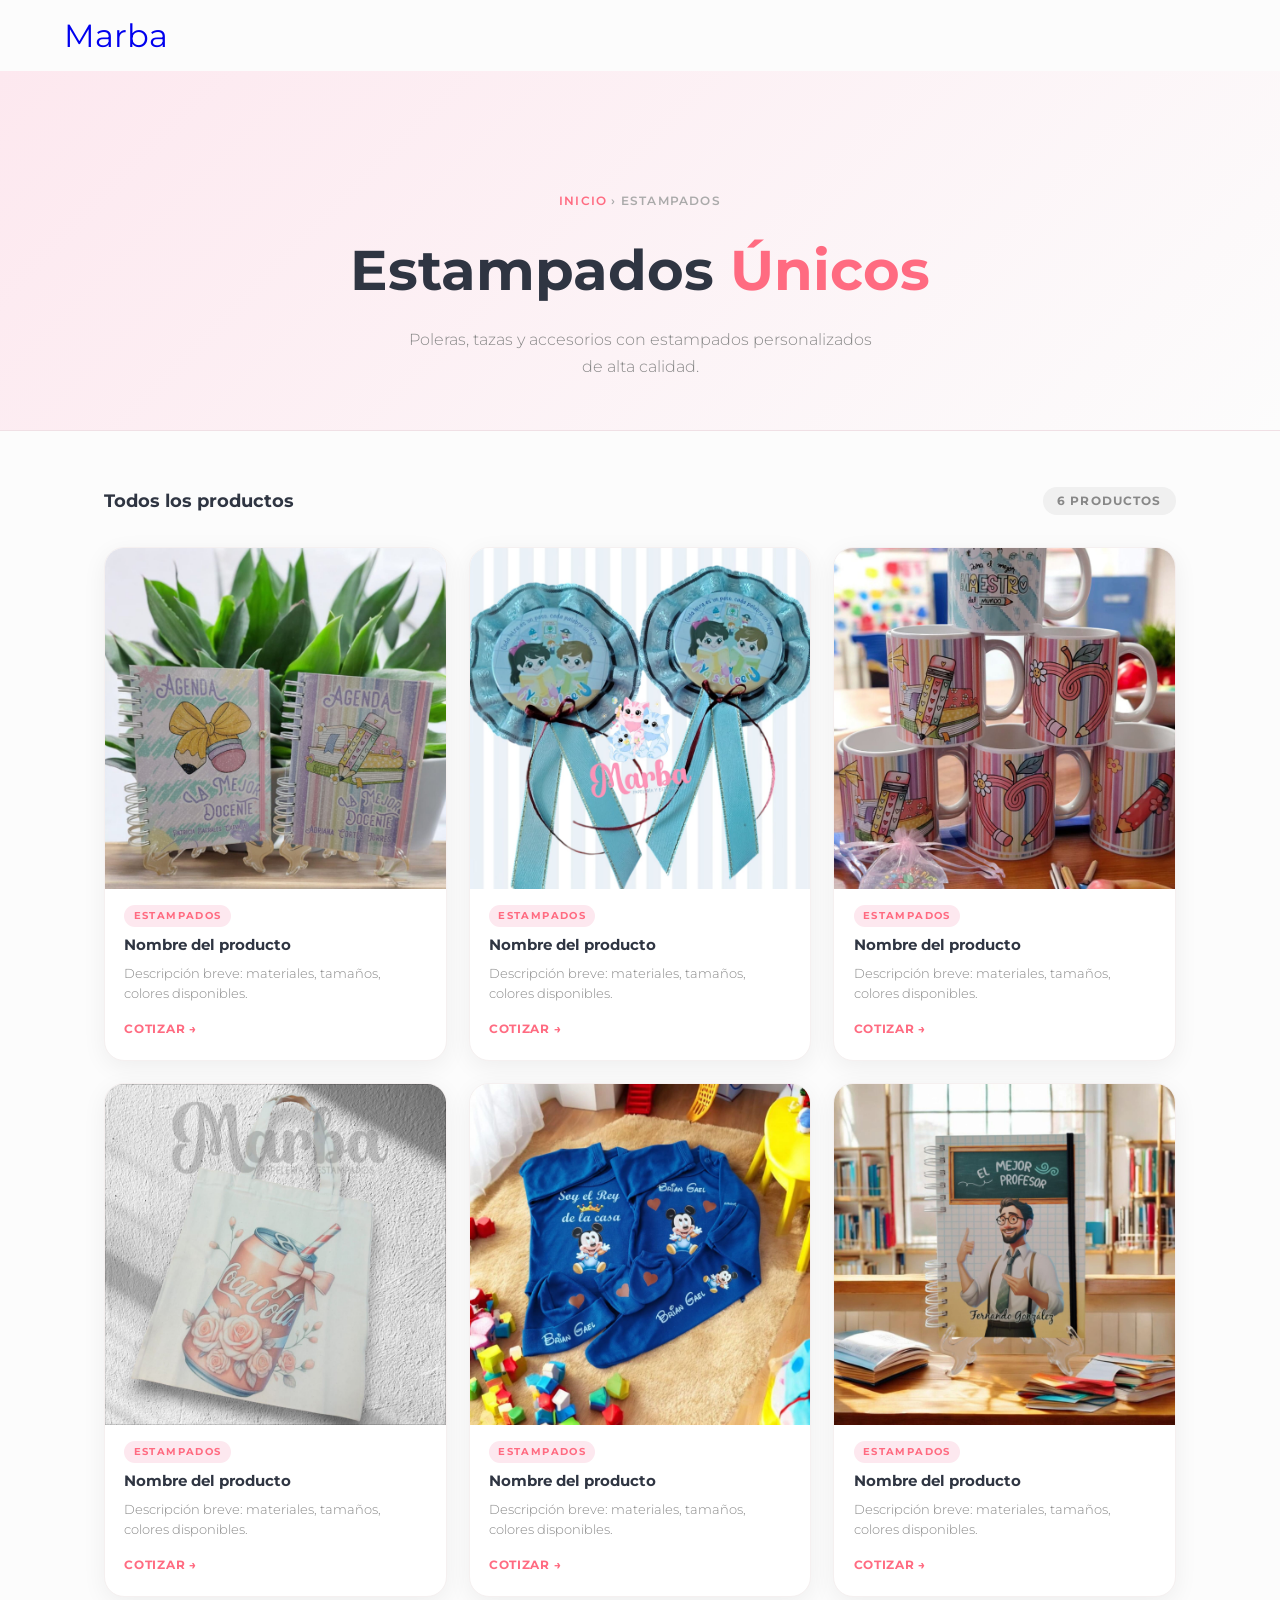
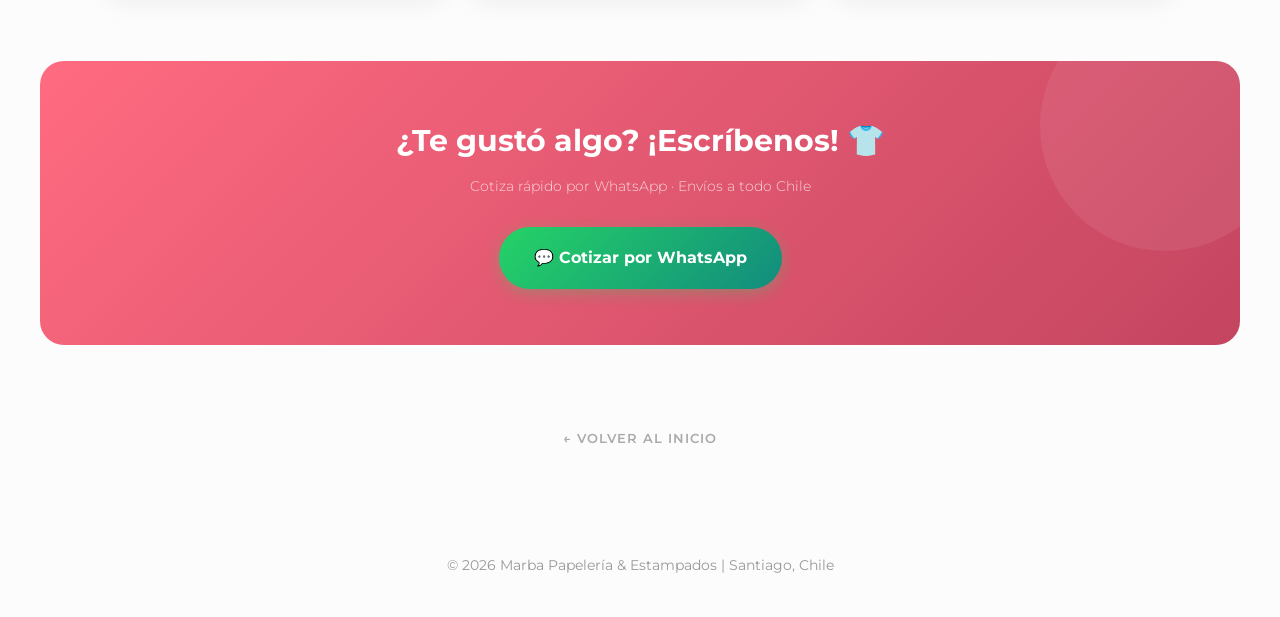
==== estampados.html @ b29b9cc0 "Paginas internas con galeria de fotos" ====
<!DOCTYPE html>
<html lang="es">
<head>
    <link rel="icon" type="image/png" href="favicon.png">
    <meta charset="UTF-8">
    <meta name="viewport" content="width=device-width, initial-scale=1.0">
    <title>Estampados | Marba</title>
    <link href="https://fonts.googleapis.com/css2?family=Montserrat:wght@300;400;500;600;700&family=Pacifico&display=swap" rel="stylesheet">
    <link rel="stylesheet" href="style.css">
    <style>
        /* ── Estilos extra solo para las páginas internas ── */

        .page-header {
            background: linear-gradient(135deg, #FDE8EF 0%, #fcfcfc 100%);
            padding: 120px 5% 50px;
            text-align: center;
            border-bottom: 1px solid #f0e0e5;
        }

        .page-header .breadcrumb {
            font-size: 0.75rem;
            font-weight: 600;
            letter-spacing: 0.1em;
            text-transform: uppercase;
            color: #aaa;
            margin-bottom: 1rem;
        }

        .page-header .breadcrumb a {
            color: #ff6b81;
            text-decoration: none;
        }

        .page-header h1 {
            font-size: clamp(2rem, 5vw, 3.5rem);
            font-weight: 700;
            color: #2f3542;
            margin-bottom: 0.6rem;
        }

        .page-header h1 span { color: #ff6b81; }

        .page-header p {
            font-size: 1rem;
            color: #888;
            font-weight: 300;
            max-width: 480px;
            margin: 0 auto;
            line-height: 1.7;
        }

        /* ── Galería ── */
        .galeria-wrap {
            max-width: 1200px;
            margin: 0 auto;
            padding: 3.5rem 5% 2rem;
        }

        .galeria-top {
            display: flex;
            align-items: center;
            justify-content: space-between;
            margin-bottom: 2rem;
            flex-wrap: wrap;
            gap: 0.8rem;
        }

        .galeria-top h2 {
            font-size: 1.1rem;
            font-weight: 700;
            color: #2f3542;
        }

        .galeria-badge {
            font-size: 0.72rem;
            font-weight: 700;
            letter-spacing: 0.1em;
            text-transform: uppercase;
            color: #888;
            background: #f0f0f0;
            padding: 0.3rem 0.9rem;
            border-radius: 50px;
        }

        /* Grid de fotos: 3 col desktop, 2 tablet, 1 móvil */
        .galeria-grid {
            display: grid;
            grid-template-columns: repeat(3, 1fr);
            gap: 22px;
        }

        .foto-card {
            background: #fff;
            border-radius: 20px;
            overflow: hidden;
            box-shadow: 0 6px 24px rgba(0,0,0,0.06);
            border: 1.5px solid #f5f0f0;
            transition: transform 0.3s ease, box-shadow 0.3s ease, border-color 0.3s ease;
            display: flex;
            flex-direction: column;
        }

        .foto-card:hover {
            transform: translateY(-8px);
            box-shadow: 0 16px 40px rgba(255,107,129,0.15);
            border-color: #f8a5c2;
        }

        .foto-card-img {
            width: 100%;
            aspect-ratio: 1 / 1;
            overflow: hidden;
            background: #fef5f7;
        }

        .foto-card-img img {
            width: 100%;
            height: 100%;
            object-fit: cover;
            display: block;
            transition: transform 0.5s ease;
        }

        .foto-card:hover .foto-card-img img {
            transform: scale(1.07);
        }

        .foto-card-body {
            padding: 1rem 1.2rem 1.4rem;
            display: flex;
            flex-direction: column;
            gap: 0.35rem;
            flex: 1;
        }

        .foto-card-tag {
            font-size: 0.6rem;
            font-weight: 700;
            letter-spacing: 0.14em;
            text-transform: uppercase;
            color: #ff6b81;
            background: #FDE8EF;
            padding: 0.22rem 0.6rem;
            border-radius: 50px;
            width: fit-content;
        }

        .foto-card-nombre {
            font-size: 0.95rem;
            font-weight: 700;
            color: #2f3542;
        }

        .foto-card-desc {
            font-size: 0.82rem;
            color: #888;
            font-weight: 300;
            line-height: 1.55;
            flex: 1;
        }

        .foto-card-btn {
            display: inline-flex;
            align-items: center;
            gap: 0.4rem;
            font-size: 0.75rem;
            font-weight: 700;
            letter-spacing: 0.06em;
            text-transform: uppercase;
            color: #ff6b81;
            text-decoration: none;
            margin-top: 0.6rem;
            transition: gap 0.2s;
        }

        .foto-card:hover .foto-card-btn { gap: 0.7rem; }

        /* ── Banner CTA ── */
        .cta-banner {
            background: linear-gradient(135deg, #ff6b81 0%, #c44560 100%);
            border-radius: 24px;
            padding: 3.5rem 3rem;
            text-align: center;
            margin: 2rem 5% 4rem;
            max-width: 1200px;
            margin-left: auto;
            margin-right: auto;
            position: relative;
            overflow: hidden;
        }

        .cta-banner::before {
            content: '';
            position: absolute;
            top: -60px; right: -50px;
            width: 250px; height: 250px;
            border-radius: 50%;
            background: rgba(255,255,255,0.07);
        }

        .cta-banner h2 {
            font-size: clamp(1.3rem, 2.5vw, 1.9rem);
            font-weight: 700;
            color: white;
            margin-bottom: 0.6rem;
            position: relative; z-index: 1;
        }

        .cta-banner p {
            font-size: 0.9rem;
            color: rgba(255,255,255,0.75);
            font-weight: 300;
            margin-bottom: 1.8rem;
            position: relative; z-index: 1;
        }

        .cta-banner .btn-cta {
            position: relative; z-index: 1;
        }

        /* ── Volver ── */
        .volver-wrap {
            text-align: center;
            padding: 1rem 5% 4rem;
        }

        .btn-volver {
            display: inline-flex;
            align-items: center;
            gap: 0.5rem;
            font-size: 0.8rem;
            font-weight: 600;
            letter-spacing: 0.08em;
            text-transform: uppercase;
            color: #aaa;
            text-decoration: none;
            transition: color 0.2s;
        }

        .btn-volver:hover { color: #ff6b81; }

        @media (max-width: 900px) {
            .galeria-grid { grid-template-columns: repeat(2, 1fr); }
        }

        @media (max-width: 520px) {
            .galeria-grid { grid-template-columns: 1fr; }
            .cta-banner { padding: 2.5rem 1.5rem; margin: 1.5rem; }
        }
    </style>
</head>
<body>

    <nav>
        <a href="index.html" class="logo" style="text-decoration:none;">Marba</a>
    </nav>

    <!-- ENCABEZADO -->
    <div class="page-header">
        <div class="breadcrumb"><a href="index.html">Inicio</a> › Estampados</div>
        <h1>Estampados <span>Únicos</span></h1>
        <p>Poleras, tazas y accesorios con estampados personalizados de alta calidad.</p>
    </div>

    <!-- GALERÍA -->
    <div class="galeria-wrap">
        <div class="galeria-top">
            <h2>Todos los productos</h2>
            <!-- ✏️ Cambia el número según cuántas fotos tengas -->
            <span class="galeria-badge">6 productos</span>
        </div>

        <!--
        ═══════════════════════════════════════════
        💡 CÓMO AGREGAR MÁS FOTOS:
           Copia un bloque .foto-card completo
           y pégalo aquí dentro del .galeria-grid.
           Cambia:  src="nombre-foto.jpg"
                    el nombre y la descripción
        ═══════════════════════════════════════════
        -->
        <div class="galeria-grid">

            <div class="foto-card">
                <div class="foto-card-img">
                    <img src="tu-foto-1.jpg" alt="Producto Marba">
                </div>
                <div class="foto-card-body">
                    <span class="foto-card-tag">Estampados</span>
                    <p class="foto-card-nombre">Nombre del producto</p>
                    <p class="foto-card-desc">Descripción breve: materiales, tamaños, colores disponibles.</p>
                    <a href="https://wa.me/56946208955" class="foto-card-btn" target="_blank">Cotizar →</a>
                </div>
            </div>

            <div class="foto-card">
                <div class="foto-card-img">
                    <img src="tu-foto-2.jpg" alt="Producto Marba">
                </div>
                <div class="foto-card-body">
                    <span class="foto-card-tag">Estampados</span>
                    <p class="foto-card-nombre">Nombre del producto</p>
                    <p class="foto-card-desc">Descripción breve: materiales, tamaños, colores disponibles.</p>
                    <a href="https://wa.me/56946208955" class="foto-card-btn" target="_blank">Cotizar →</a>
                </div>
            </div>

            <div class="foto-card">
                <div class="foto-card-img">
                    <img src="tu-foto-3.jpg" alt="Producto Marba">
                </div>
                <div class="foto-card-body">
                    <span class="foto-card-tag">Estampados</span>
                    <p class="foto-card-nombre">Nombre del producto</p>
                    <p class="foto-card-desc">Descripción breve: materiales, tamaños, colores disponibles.</p>
                    <a href="https://wa.me/56946208955" class="foto-card-btn" target="_blank">Cotizar →</a>
                </div>
            </div>

            <div class="foto-card">
                <div class="foto-card-img">
                    <img src="tu-foto-4.jpg" alt="Producto Marba">
                </div>
                <div class="foto-card-body">
                    <span class="foto-card-tag">Estampados</span>
                    <p class="foto-card-nombre">Nombre del producto</p>
                    <p class="foto-card-desc">Descripción breve: materiales, tamaños, colores disponibles.</p>
                    <a href="https://wa.me/56946208955" class="foto-card-btn" target="_blank">Cotizar →</a>
                </div>
            </div>

            <div class="foto-card">
                <div class="foto-card-img">
                    <img src="tu-foto-5.jpg" alt="Producto Marba">
                </div>
                <div class="foto-card-body">
                    <span class="foto-card-tag">Estampados</span>
                    <p class="foto-card-nombre">Nombre del producto</p>
                    <p class="foto-card-desc">Descripción breve: materiales, tamaños, colores disponibles.</p>
                    <a href="https://wa.me/56946208955" class="foto-card-btn" target="_blank">Cotizar →</a>
                </div>
            </div>

            <div class="foto-card">
                <div class="foto-card-img">
                    <img src="tu-foto-6.jpg" alt="Producto Marba">
                </div>
                <div class="foto-card-body">
                    <span class="foto-card-tag">Estampados</span>
                    <p class="foto-card-nombre">Nombre del producto</p>
                    <p class="foto-card-desc">Descripción breve: materiales, tamaños, colores disponibles.</p>
                    <a href="https://wa.me/56946208955" class="foto-card-btn" target="_blank">Cotizar →</a>
                </div>
            </div>

            <!-- ➕ AGREGA MÁS PRODUCTOS AQUÍ -->

        </div>
    </div>

    <!-- BANNER CTA -->
    <div class="cta-banner">
        <h2>¿Te gustó algo? ¡Escríbenos! 👕</h2>
        <p>Cotiza rápido por WhatsApp · Envíos a todo Chile</p>
        <a href="https://wa.me/56946208955" class="btn-cta" target="_blank">💬 Cotizar por WhatsApp</a>
    </div>

    <div class="volver-wrap">
        <a href="index.html" class="btn-volver">← Volver al inicio</a>
    </div>

    <footer>
        <p>&copy; 2026 Marba Papelería &amp; Estampados | Santiago, Chile</p>
    </footer>

</body>
</html>
---- style.css ----
/* Variables de color de marca Marba */
:root {
    --primario: #ff6b81;
    --secundario: #f8a5c2;
    --oscuro: #2f3542;
    --blanco: #ffffff;
    --fondo: #fcfcfc;
    --whatsapp: #25d366;
}

/* Reset de estilos base */
* { 
    margin: 0; 
    padding: 0; 
    box-sizing: border-box; 
}

html { 
    scroll-behavior: smooth; 
}

body {
    font-family: 'Montserrat', sans-serif;
    color: var(--oscuro);
    background-color: var(--fondo);
    line-height: 1.6;
}

/* Navegación */
/* Ajuste general del nav */
nav {
    padding: 10px 5%; /* Reducimos el grosor de la barra blanca */
}

.logo {
    font-size: 2rem; /* Un poco más pequeño para dejar aire */
}

/* Sección Hero (Cabecera) */
.hero {
    background-image: url('hero-marba.jpg'); /* Asegúrate que la extensión sea .jpg */
    background-size: cover;
    background-position: center;
    background-attachment: fixed; /* Efecto Parallax */
    min-height: 80vh; 
    display: flex;
    align-items: center;
    color: white;
}

.hero-flex {
    display: flex;
    justify-content: space-between;
    align-items: center;
    width: 100%;
}

.hero-text-block {
    flex: 0 0 45%;
    text-align: left;
    background-color: rgba(0, 0, 0, 0.6); /* Fondo oscuro para leer mejor */
    padding: 40px;
    border-radius: 20px;
    backdrop-filter: blur(5px); /* Efecto desenfoque */
}

.hero-text-block h1 {
    font-size: 3.5rem;
    margin-bottom: 15px;
    line-height: 1.2;
    text-shadow: 2px 2px 10px rgba(0,0,0,0.3);
}

.hero-text-block p {
    font-size: 1.3rem;
    margin-bottom: 25px;
    color: #e0e0e0;
}

.hero-image-spacer {
    flex: 0 0 50%;
}

/* Botón de WhatsApp Pro */
.btn-cta {
    display: inline-block;
    background: linear-gradient(135deg, var(--whatsapp) 0%, #128c7e 100%);
    color: white;
    padding: 18px 35px;
    border-radius: 50px;
    text-decoration: none;
    font-weight: bold;
    transition: 0.3s;
    box-shadow: 0 4px 15px rgba(37, 211, 102, 0.3);
}

.btn-cta:hover { 
    transform: scale(1.05); 
    box-shadow: 0 6px 20px rgba(37, 211, 102, 0.4);
}

/* Grid de Servicios (Página Principal) */
.container { 
    max-width: 1100px; 
    margin: 60px auto; 
    padding: 0 20px; 
}

.section-title { 
    text-align: center; 
    margin-bottom: 50px; 
    font-size: 2.2rem; 
}

.grid-productos {
    display: grid;
    grid-template-columns: repeat(auto-fit, minmax(300px, 1fr));
    gap: 30px;
}

.card-link { 
    text-decoration: none; 
    color: inherit; 
}

.card {
    background: var(--blanco);
    padding: 40px;
    border-radius: 20px;
    text-align: center;
    box-shadow: 0 10px 30px rgba(0,0,0,0.05);
    transition: 0.3s;
    border: 1px solid #f0f0f0;
}

.card:hover { 
    transform: translateY(-10px); 
    border-color: var(--primario); 
}

/* Estilo para las fotos circulares en los servicios */
.card-img-container {
    width: 150px;
    height: 150px;
    margin: 0 auto 20px;
    border-radius: 50%;
    overflow: hidden;
    border: 4px solid var(--secundario);
    box-shadow: 0 5px 15px rgba(0,0,0,0.1);
}

.card-img-container img {
    width: 100%;
    height: 100%;
    object-fit: cover;
}

/* Galerías Internas (Papelería, Estampados, Regalos) */
.galeria-real {
    display: grid;
    grid-template-columns: repeat(auto-fit, minmax(280px, 1fr));
    gap: 25px;
    margin: 30px auto;
    max-width: 1000px;
}

.foto-item {
    background: var(--blanco);
    padding: 10px;
    border-radius: 15px;
    box-shadow: 0 4px 10px rgba(0,0,0,0.05);
    text-align: center;
}

.foto-item img {
    width: 100%;
    height: 250px; /* Tamaño controlado para que no sea invasivo */
    object-fit: cover;
    border-radius: 10px;
}

/* Secciones Sociales y Footer */
.social-section { 
    background-color: var(--secundario); 
    padding: 80px 20px; 
    text-align: center; 
    color: white; 
    margin-top: 60px; 
}

.insta-link { 
    color: white; 
    font-weight: bold; 
    font-size: 1.5rem; 
    text-decoration: none; 
    display: block; 
    margin-top: 15px; 
}

footer { 
    padding: 40px; 
    text-align: center; 
    font-size: 0.9rem; 
    color: #999; 
}

/* Animaciones de Entrada */
@keyframes aparecerSuave {
    from {
        opacity: 0;
        transform: translateY(30px);
    }
    to {
        opacity: 1;
        transform: translateY(0);
    }
}

.hero-content, .card, .section-title, .foto-item {
    animation: aparecerSuave 0.8s ease-out forwards;
}

.card:nth-child(1) { animation-delay: 0.2s; }
.card:nth-child(2) { animation-delay: 0.4s; }
.card:nth-child(3) { animation-delay: 0.6s; }

/* Responsive para Celulares */
@media (max-width: 768px) {
    .hero {
        min-height: 60vh; /* Bajamos un poco la altura en el celu */
        padding: 40px 10px; /* Menos espacio interno */
    }

    .hero-flex {
        flex-direction: column; /* Apilamos los elementos */
    }

    .hero-text-block {
        flex: 0 0 100%;
        text-align: center;
        padding: 20px; /* Reducimos el padding para que no tape tanto */
        margin: 0 10px;
        border-radius: 15px;
    }

    .hero-text-block h1 { 
        font-size: 1.8rem; /* Título más pequeño para que no se corte */
        line-height: 1.1; 
    }

    .hero-text-block p { 
        font-size: 1rem; /* Párrafo más legible en pantallas chicas */
        margin-bottom: 15px;
    }

    .btn-cta {
        padding: 12px 25px; /* Botón un poco más compacto */
        font-size: 0.9rem;
    }

    .hero-image-spacer { 
        display: none; 
    }
}

/* Nueva sección de contacto */
.contacto-section {
    background-color: var(--secundario); /* El rosado de Marba */
    padding: 80px 20px;
    text-align: center;
    color: white;
}

.contacto-grid {
    display: grid;
    grid-template-columns: repeat(auto-fit, minmax(250px, 1fr));
    gap: 40px;
    margin-top: 20px;
}

.contacto-item {
    transition: transform 0.3s ease;
}

.contacto-item:hover {
    transform: translateY(-5px);
}

.contacto-icon {
    font-size: 2.5rem;
    display: block;
    margin-bottom: 10px;
}

.contacto-item h3 {
    font-size: 1.5rem;
    margin-bottom: 10px;
}

.contacto-link {
    color: white;
    text-decoration: none;
    font-weight: 500;
    font-size: 1.1rem;
    opacity: 0.9;
    transition: opacity 0.3s;
}

.contacto-link:hover {
    opacity: 1;
    text-decoration: underline;
}
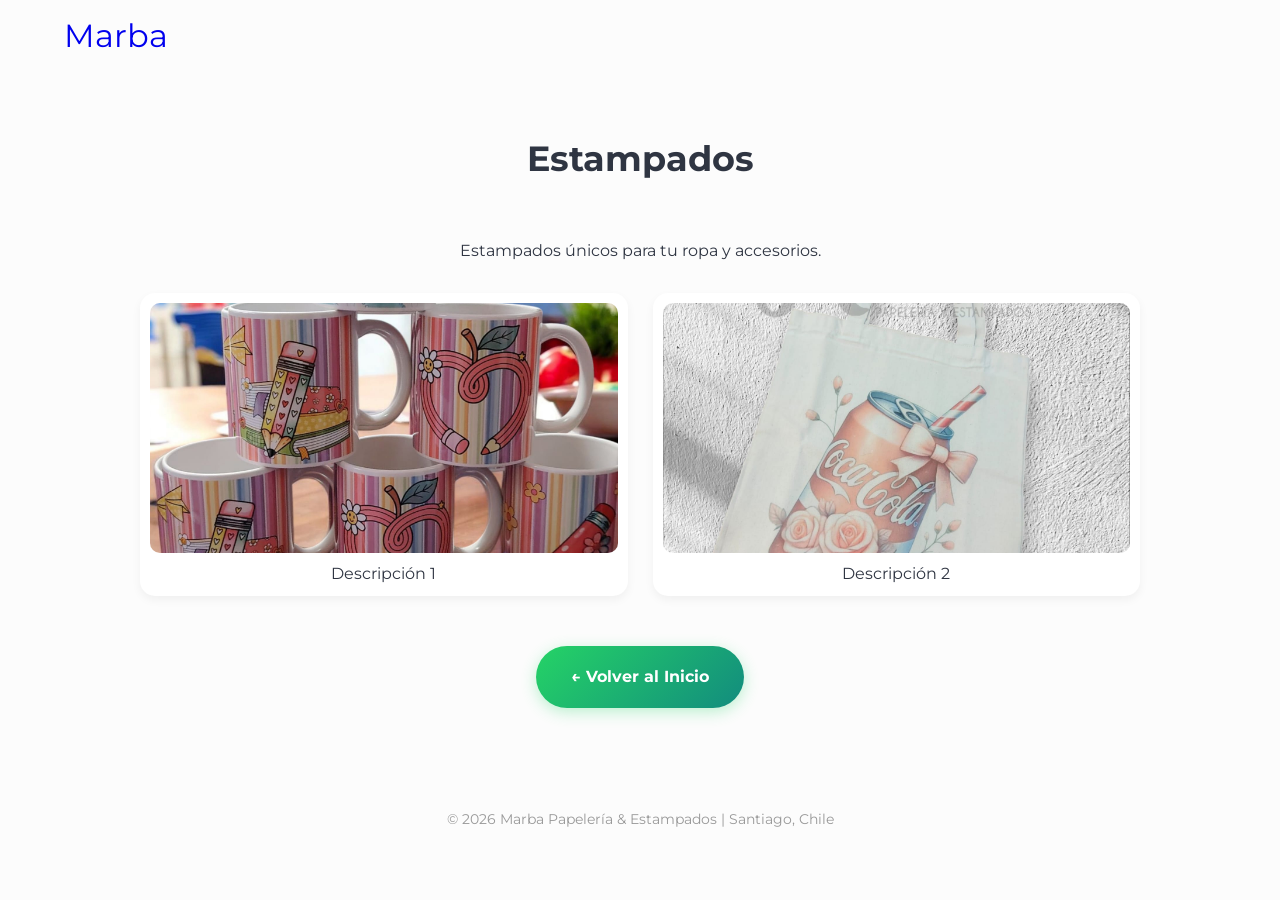
==== commit 30aa0eb8: "Como estaba antes" ====
--- a/estampados.html
+++ b/estampados.html
@@ -4,374 +4,37 @@
     <link rel="icon" type="image/png" href="favicon.png">
     <meta charset="UTF-8">
     <meta name="viewport" content="width=device-width, initial-scale=1.0">
-    <title>Estampados | Marba</title>
-    <link href="https://fonts.googleapis.com/css2?family=Montserrat:wght@300;400;500;600;700&family=Pacifico&display=swap" rel="stylesheet">
+    <title>Sección | Marba</title>
+    <link href="https://fonts.googleapis.com/css2?family=Montserrat:wght@400;700&family=Pacifico&display=swap" rel="stylesheet">
     <link rel="stylesheet" href="style.css">
-    <style>
-        /* ── Estilos extra solo para las páginas internas ── */
-
-        .page-header {
-            background: linear-gradient(135deg, #FDE8EF 0%, #fcfcfc 100%);
-            padding: 120px 5% 50px;
-            text-align: center;
-            border-bottom: 1px solid #f0e0e5;
-        }
-
-        .page-header .breadcrumb {
-            font-size: 0.75rem;
-            font-weight: 600;
-            letter-spacing: 0.1em;
-            text-transform: uppercase;
-            color: #aaa;
-            margin-bottom: 1rem;
-        }
-
-        .page-header .breadcrumb a {
-            color: #ff6b81;
-            text-decoration: none;
-        }
-
-        .page-header h1 {
-            font-size: clamp(2rem, 5vw, 3.5rem);
-            font-weight: 700;
-            color: #2f3542;
-            margin-bottom: 0.6rem;
-        }
-
-        .page-header h1 span { color: #ff6b81; }
-
-        .page-header p {
-            font-size: 1rem;
-            color: #888;
-            font-weight: 300;
-            max-width: 480px;
-            margin: 0 auto;
-            line-height: 1.7;
-        }
-
-        /* ── Galería ── */
-        .galeria-wrap {
-            max-width: 1200px;
-            margin: 0 auto;
-            padding: 3.5rem 5% 2rem;
-        }
-
-        .galeria-top {
-            display: flex;
-            align-items: center;
-            justify-content: space-between;
-            margin-bottom: 2rem;
-            flex-wrap: wrap;
-            gap: 0.8rem;
-        }
-
-        .galeria-top h2 {
-            font-size: 1.1rem;
-            font-weight: 700;
-            color: #2f3542;
-        }
-
-        .galeria-badge {
-            font-size: 0.72rem;
-            font-weight: 700;
-            letter-spacing: 0.1em;
-            text-transform: uppercase;
-            color: #888;
-            background: #f0f0f0;
-            padding: 0.3rem 0.9rem;
-            border-radius: 50px;
-        }
-
-        /* Grid de fotos: 3 col desktop, 2 tablet, 1 móvil */
-        .galeria-grid {
-            display: grid;
-            grid-template-columns: repeat(3, 1fr);
-            gap: 22px;
-        }
-
-        .foto-card {
-            background: #fff;
-            border-radius: 20px;
-            overflow: hidden;
-            box-shadow: 0 6px 24px rgba(0,0,0,0.06);
-            border: 1.5px solid #f5f0f0;
-            transition: transform 0.3s ease, box-shadow 0.3s ease, border-color 0.3s ease;
-            display: flex;
-            flex-direction: column;
-        }
-
-        .foto-card:hover {
-            transform: translateY(-8px);
-            box-shadow: 0 16px 40px rgba(255,107,129,0.15);
-            border-color: #f8a5c2;
-        }
-
-        .foto-card-img {
-            width: 100%;
-            aspect-ratio: 1 / 1;
-            overflow: hidden;
-            background: #fef5f7;
-        }
-
-        .foto-card-img img {
-            width: 100%;
-            height: 100%;
-            object-fit: cover;
-            display: block;
-            transition: transform 0.5s ease;
-        }
-
-        .foto-card:hover .foto-card-img img {
-            transform: scale(1.07);
-        }
-
-        .foto-card-body {
-            padding: 1rem 1.2rem 1.4rem;
-            display: flex;
-            flex-direction: column;
-            gap: 0.35rem;
-            flex: 1;
-        }
-
-        .foto-card-tag {
-            font-size: 0.6rem;
-            font-weight: 700;
-            letter-spacing: 0.14em;
-            text-transform: uppercase;
-            color: #ff6b81;
-            background: #FDE8EF;
-            padding: 0.22rem 0.6rem;
-            border-radius: 50px;
-            width: fit-content;
-        }
-
-        .foto-card-nombre {
-            font-size: 0.95rem;
-            font-weight: 700;
-            color: #2f3542;
-        }
-
-        .foto-card-desc {
-            font-size: 0.82rem;
-            color: #888;
-            font-weight: 300;
-            line-height: 1.55;
-            flex: 1;
-        }
-
-        .foto-card-btn {
-            display: inline-flex;
-            align-items: center;
-            gap: 0.4rem;
-            font-size: 0.75rem;
-            font-weight: 700;
-            letter-spacing: 0.06em;
-            text-transform: uppercase;
-            color: #ff6b81;
-            text-decoration: none;
-            margin-top: 0.6rem;
-            transition: gap 0.2s;
-        }
-
-        .foto-card:hover .foto-card-btn { gap: 0.7rem; }
-
-        /* ── Banner CTA ── */
-        .cta-banner {
-            background: linear-gradient(135deg, #ff6b81 0%, #c44560 100%);
-            border-radius: 24px;
-            padding: 3.5rem 3rem;
-            text-align: center;
-            margin: 2rem 5% 4rem;
-            max-width: 1200px;
-            margin-left: auto;
-            margin-right: auto;
-            position: relative;
-            overflow: hidden;
-        }
-
-        .cta-banner::before {
-            content: '';
-            position: absolute;
-            top: -60px; right: -50px;
-            width: 250px; height: 250px;
-            border-radius: 50%;
-            background: rgba(255,255,255,0.07);
-        }
-
-        .cta-banner h2 {
-            font-size: clamp(1.3rem, 2.5vw, 1.9rem);
-            font-weight: 700;
-            color: white;
-            margin-bottom: 0.6rem;
-            position: relative; z-index: 1;
-        }
-
-        .cta-banner p {
-            font-size: 0.9rem;
-            color: rgba(255,255,255,0.75);
-            font-weight: 300;
-            margin-bottom: 1.8rem;
-            position: relative; z-index: 1;
-        }
-
-        .cta-banner .btn-cta {
-            position: relative; z-index: 1;
-        }
-
-        /* ── Volver ── */
-        .volver-wrap {
-            text-align: center;
-            padding: 1rem 5% 4rem;
-        }
-
-        .btn-volver {
-            display: inline-flex;
-            align-items: center;
-            gap: 0.5rem;
-            font-size: 0.8rem;
-            font-weight: 600;
-            letter-spacing: 0.08em;
-            text-transform: uppercase;
-            color: #aaa;
-            text-decoration: none;
-            transition: color 0.2s;
-        }
-
-        .btn-volver:hover { color: #ff6b81; }
-
-        @media (max-width: 900px) {
-            .galeria-grid { grid-template-columns: repeat(2, 1fr); }
-        }
-
-        @media (max-width: 520px) {
-            .galeria-grid { grid-template-columns: 1fr; }
-            .cta-banner { padding: 2.5rem 1.5rem; margin: 1.5rem; }
-        }
-    </style>
 </head>
 <body>
-
     <nav>
-        <a href="index.html" class="logo" style="text-decoration:none;">Marba</a>
+        <a href="index.html" class="logo" style="text-decoration: none;">Marba</a>
     </nav>
 
-    <!-- ENCABEZADO -->
-    <div class="page-header">
-        <div class="breadcrumb"><a href="index.html">Inicio</a> › Estampados</div>
-        <h1>Estampados <span>Únicos</span></h1>
-        <p>Poleras, tazas y accesorios con estampados personalizados de alta calidad.</p>
-    </div>
-
-    <!-- GALERÍA -->
-    <div class="galeria-wrap">
-        <div class="galeria-top">
-            <h2>Todos los productos</h2>
-            <!-- ✏️ Cambia el número según cuántas fotos tengas -->
-            <span class="galeria-badge">6 productos</span>
+    <main class="container">
+        <h1 class="section-title">Estampados</h1>
+        <p style="text-align: center; margin-bottom: 30px;">Estampados únicos para tu ropa y accesorios.</p>
+        
+        <div class="galeria-real">
+            <div class="foto-item">
+                <img src="tu-foto-3.jpg" alt="Producto Marba">
+                <p>Descripción 1</p>
+            </div>
+            <div class="foto-item">
+                <img src="tu-foto-4.jpg" alt="Producto Marba">
+                <p>Descripción 2</p>
+            </div>
         </div>
 
-        <!--
-        ═══════════════════════════════════════════
-        💡 CÓMO AGREGAR MÁS FOTOS:
-           Copia un bloque .foto-card completo
-           y pégalo aquí dentro del .galeria-grid.
-           Cambia:  src="nombre-foto.jpg"
-                    el nombre y la descripción
-        ═══════════════════════════════════════════
-        -->
-        <div class="galeria-grid">
-
-            <div class="foto-card">
-                <div class="foto-card-img">
-                    <img src="tu-foto-1.jpg" alt="Producto Marba">
-                </div>
-                <div class="foto-card-body">
-                    <span class="foto-card-tag">Estampados</span>
-                    <p class="foto-card-nombre">Nombre del producto</p>
-                    <p class="foto-card-desc">Descripción breve: materiales, tamaños, colores disponibles.</p>
-                    <a href="https://wa.me/56946208955" class="foto-card-btn" target="_blank">Cotizar →</a>
-                </div>
-            </div>
-
-            <div class="foto-card">
-                <div class="foto-card-img">
-                    <img src="tu-foto-2.jpg" alt="Producto Marba">
-                </div>
-                <div class="foto-card-body">
-                    <span class="foto-card-tag">Estampados</span>
-                    <p class="foto-card-nombre">Nombre del producto</p>
-                    <p class="foto-card-desc">Descripción breve: materiales, tamaños, colores disponibles.</p>
-                    <a href="https://wa.me/56946208955" class="foto-card-btn" target="_blank">Cotizar →</a>
-                </div>
-            </div>
-
-            <div class="foto-card">
-                <div class="foto-card-img">
-                    <img src="tu-foto-3.jpg" alt="Producto Marba">
-                </div>
-                <div class="foto-card-body">
-                    <span class="foto-card-tag">Estampados</span>
-                    <p class="foto-card-nombre">Nombre del producto</p>
-                    <p class="foto-card-desc">Descripción breve: materiales, tamaños, colores disponibles.</p>
-                    <a href="https://wa.me/56946208955" class="foto-card-btn" target="_blank">Cotizar →</a>
-                </div>
-            </div>
-
-            <div class="foto-card">
-                <div class="foto-card-img">
-                    <img src="tu-foto-4.jpg" alt="Producto Marba">
-                </div>
-                <div class="foto-card-body">
-                    <span class="foto-card-tag">Estampados</span>
-                    <p class="foto-card-nombre">Nombre del producto</p>
-                    <p class="foto-card-desc">Descripción breve: materiales, tamaños, colores disponibles.</p>
-                    <a href="https://wa.me/56946208955" class="foto-card-btn" target="_blank">Cotizar →</a>
-                </div>
-            </div>
-
-            <div class="foto-card">
-                <div class="foto-card-img">
-                    <img src="tu-foto-5.jpg" alt="Producto Marba">
-                </div>
-                <div class="foto-card-body">
-                    <span class="foto-card-tag">Estampados</span>
-                    <p class="foto-card-nombre">Nombre del producto</p>
-                    <p class="foto-card-desc">Descripción breve: materiales, tamaños, colores disponibles.</p>
-                    <a href="https://wa.me/56946208955" class="foto-card-btn" target="_blank">Cotizar →</a>
-                </div>
-            </div>
-
-            <div class="foto-card">
-                <div class="foto-card-img">
-                    <img src="tu-foto-6.jpg" alt="Producto Marba">
-                </div>
-                <div class="foto-card-body">
-                    <span class="foto-card-tag">Estampados</span>
-                    <p class="foto-card-nombre">Nombre del producto</p>
-                    <p class="foto-card-desc">Descripción breve: materiales, tamaños, colores disponibles.</p>
-                    <a href="https://wa.me/56946208955" class="foto-card-btn" target="_blank">Cotizar →</a>
-                </div>
-            </div>
-
-            <!-- ➕ AGREGA MÁS PRODUCTOS AQUÍ -->
-
+        <div style="text-align: center; margin-top: 50px;">
+            <a href="index.html" class="btn-cta">← Volver al Inicio</a>
         </div>
-    </div>
-
-    <!-- BANNER CTA -->
-    <div class="cta-banner">
-        <h2>¿Te gustó algo? ¡Escríbenos! 👕</h2>
-        <p>Cotiza rápido por WhatsApp · Envíos a todo Chile</p>
-        <a href="https://wa.me/56946208955" class="btn-cta" target="_blank">💬 Cotizar por WhatsApp</a>
-    </div>
-
-    <div class="volver-wrap">
-        <a href="index.html" class="btn-volver">← Volver al inicio</a>
-    </div>
+    </main>
 
     <footer>
-        <p>&copy; 2026 Marba Papelería &amp; Estampados | Santiago, Chile</p>
+        <p>&copy; 2026 Marba Papelería & Estampados | Santiago, Chile</p>
     </footer>
-
 </body>
-</html>
+</html>
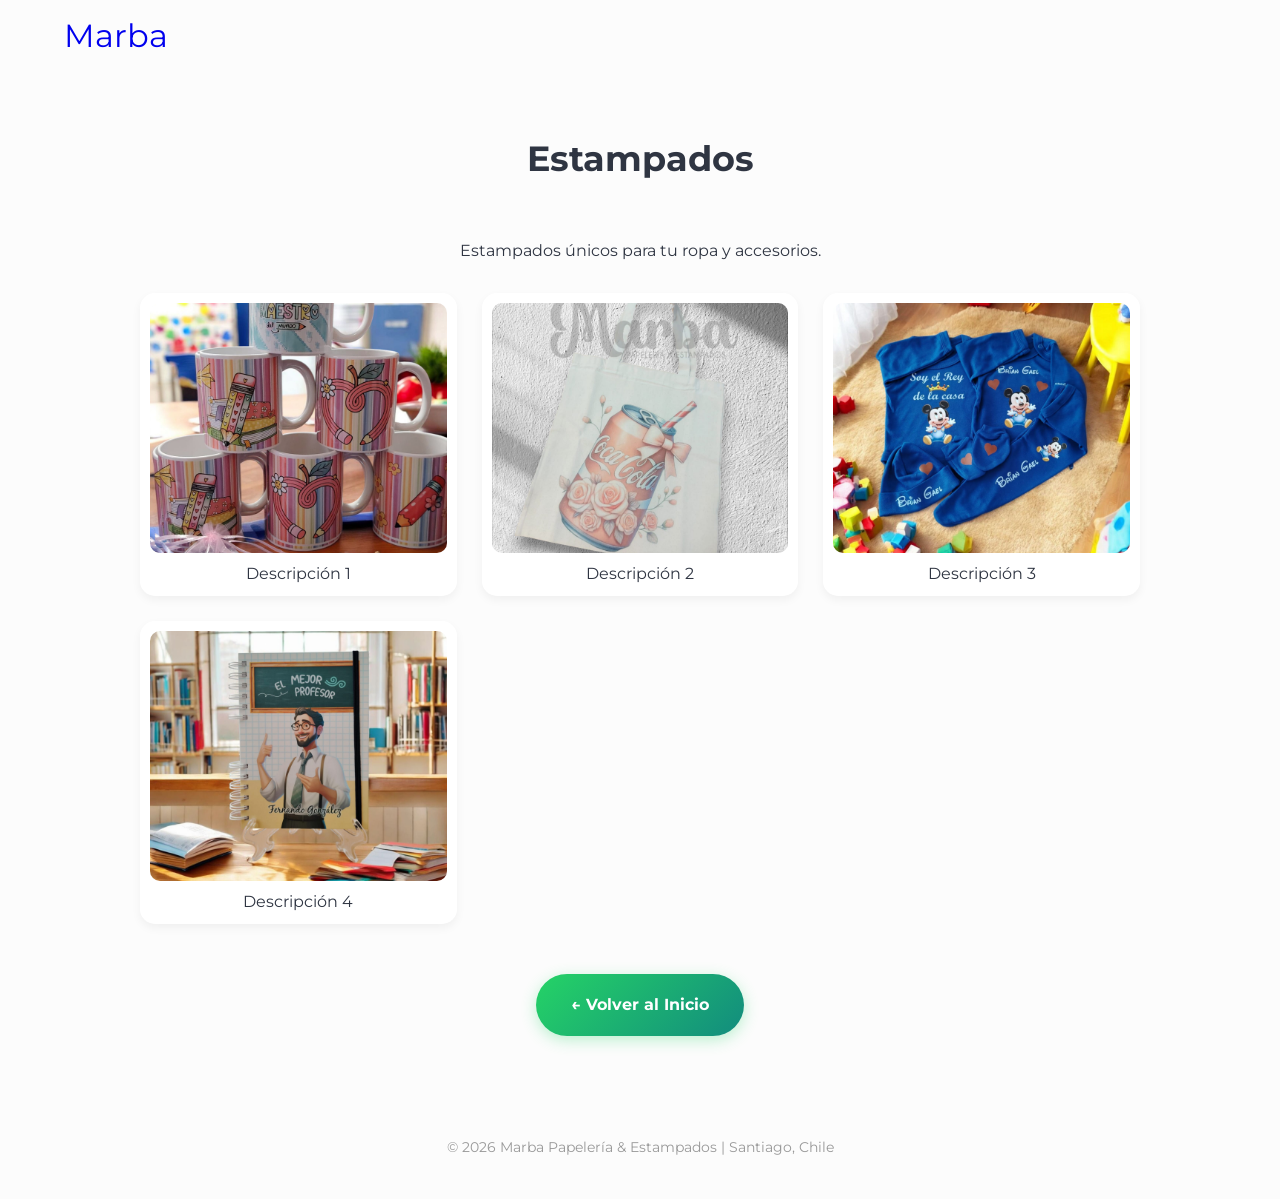
==== commit f2ff7c9f: "probando posibles opciones de diseño para papeleria , regalos y estampados" ====
--- a/estampados.html
+++ b/estampados.html
@@ -4,7 +4,7 @@
     <link rel="icon" type="image/png" href="favicon.png">
     <meta charset="UTF-8">
     <meta name="viewport" content="width=device-width, initial-scale=1.0">
-    <title>Sección | Marba</title>
+    <title>Estampados | Marba</title>
     <link href="https://fonts.googleapis.com/css2?family=Montserrat:wght@400;700&family=Pacifico&display=swap" rel="stylesheet">
     <link rel="stylesheet" href="style.css">
 </head>
@@ -18,14 +18,29 @@
         <p style="text-align: center; margin-bottom: 30px;">Estampados únicos para tu ropa y accesorios.</p>
         
         <div class="galeria-real">
+
             <div class="foto-item">
                 <img src="tu-foto-3.jpg" alt="Producto Marba">
                 <p>Descripción 1</p>
             </div>
+
             <div class="foto-item">
                 <img src="tu-foto-4.jpg" alt="Producto Marba">
                 <p>Descripción 2</p>
             </div>
+
+            <!-- ➕ FOTO EXTRA 1: cambia src por el nombre de tu imagen -->
+            <div class="foto-item">
+                <img src="tu-foto-5.jpg" alt="Producto Marba">
+                <p>Descripción 3</p>
+            </div>
+
+            <!-- ➕ FOTO EXTRA 2: cambia src por el nombre de tu imagen -->
+            <div class="foto-item">
+                <img src="tu-foto-6.jpg" alt="Producto Marba">
+                <p>Descripción 4</p>
+            </div>
+
         </div>
 
         <div style="text-align: center; margin-top: 50px;">
@@ -37,4 +52,4 @@
         <p>&copy; 2026 Marba Papelería & Estampados | Santiago, Chile</p>
     </footer>
 </body>
-</html>+</html>
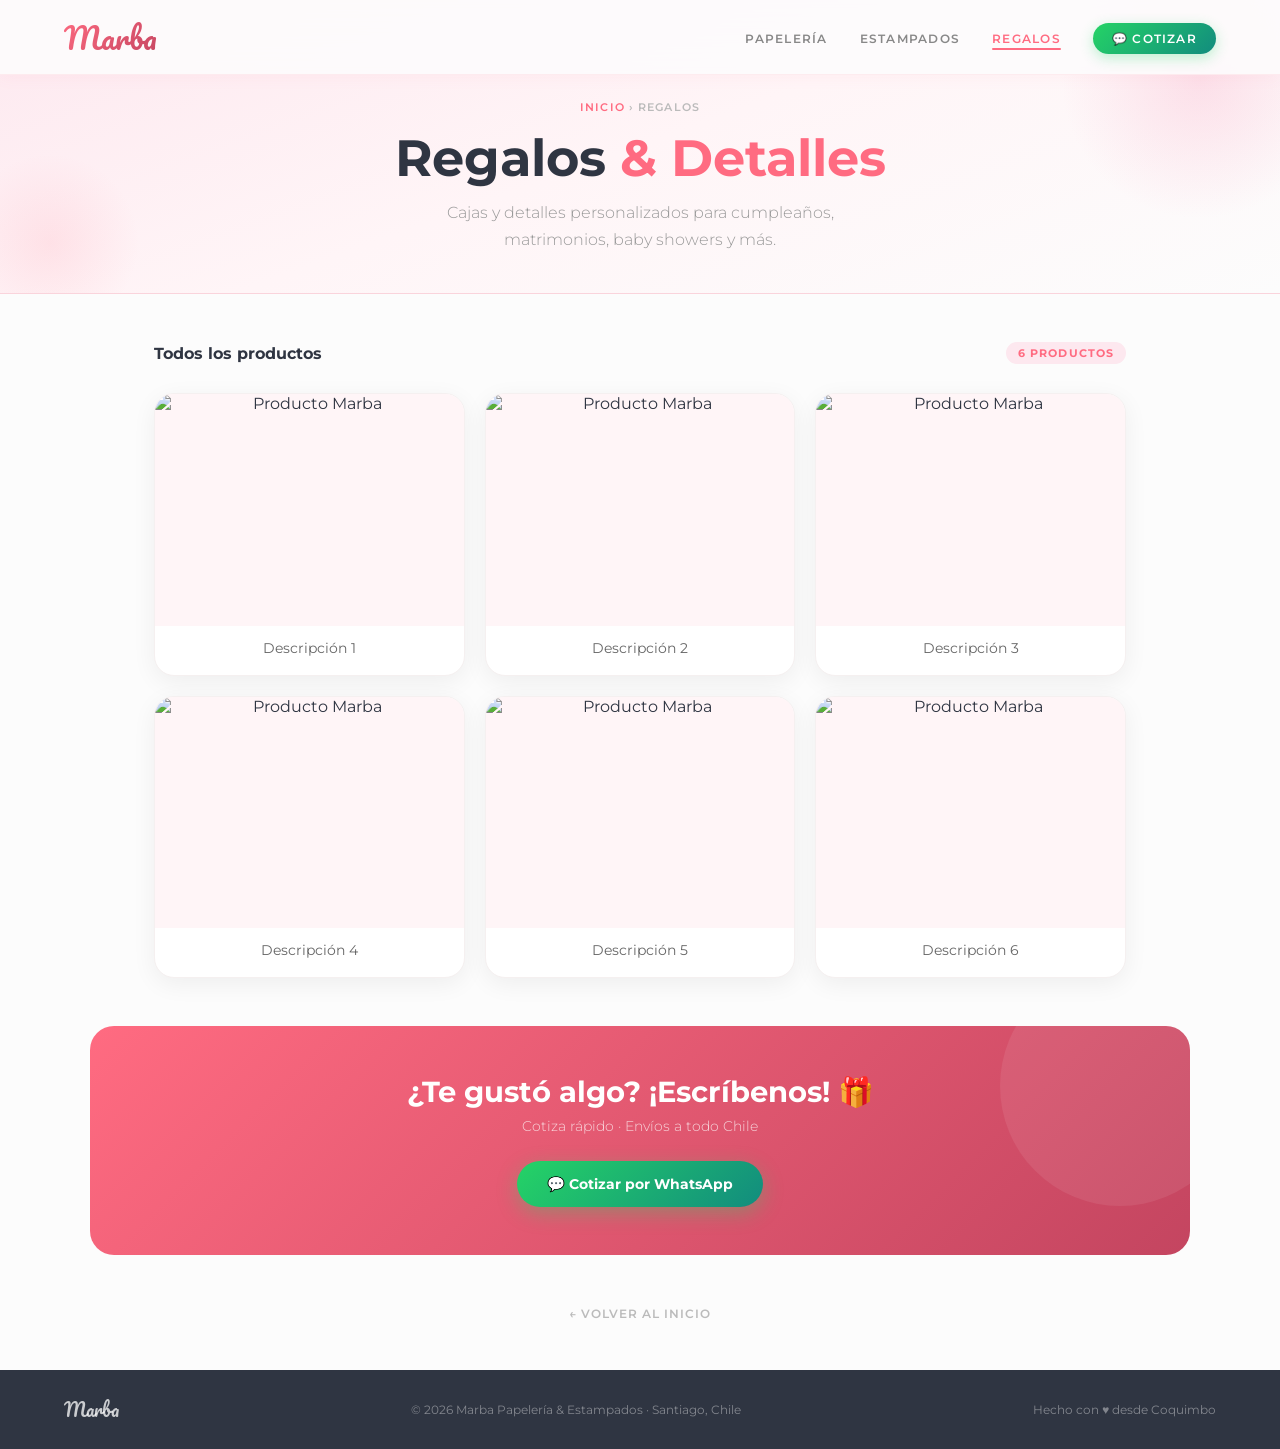
==== commit 2cf0c589: "ultimos cambios de diseño" ====
--- a/estampados.html
+++ b/estampados.html
@@ -4,52 +4,307 @@
     <link rel="icon" type="image/png" href="favicon.png">
     <meta charset="UTF-8">
     <meta name="viewport" content="width=device-width, initial-scale=1.0">
-    <title>Estampados | Marba</title>
-    <link href="https://fonts.googleapis.com/css2?family=Montserrat:wght@400;700&family=Pacifico&display=swap" rel="stylesheet">
-    <link rel="stylesheet" href="style.css">
+    <title>Regalos | Marba</title>
+    <link href="https://fonts.googleapis.com/css2?family=Montserrat:wght@300;400;500;600;700&family=Pacifico&display=swap" rel="stylesheet">
+    <style>
+        *, *::before, *::after { margin: 0; padding: 0; box-sizing: border-box; }
+        html { scroll-behavior: smooth; }
+        body { font-family: 'Montserrat', sans-serif; background: #fcfcfc; color: #2f3542; overflow-x: hidden; }
+
+        /* NAV igual al index */
+        nav {
+            position: fixed; top: 0; left: 0; right: 0; z-index: 100;
+            display: flex; align-items: center; justify-content: space-between;
+            padding: 10px 5%;
+            background: rgba(253,251,252,0.93);
+            backdrop-filter: blur(16px);
+            border-bottom: 1px solid rgba(255,107,129,0.1);
+            box-shadow: 0 2px 16px rgba(255,107,129,0.06);
+        }
+        .logo {
+            font-family: 'Pacifico', cursive;
+            font-size: 1.9rem;
+            background: linear-gradient(135deg, #ff6b81, #c44560);
+            -webkit-background-clip: text;
+            -webkit-text-fill-color: transparent;
+            background-clip: text;
+            text-decoration: none;
+        }
+        .nav-links { display: flex; align-items: center; gap: 2rem; list-style: none; }
+        .nav-links a {
+            font-size: 0.78rem; font-weight: 600;
+            letter-spacing: 0.1em; text-transform: uppercase;
+            color: #888; text-decoration: none;
+            transition: color 0.2s; position: relative;
+        }
+        .nav-links a::after {
+            content: ''; position: absolute; bottom: -4px; left: 0;
+            width: 0; height: 2px; background: #ff6b81;
+            border-radius: 2px; transition: width 0.3s;
+        }
+        .nav-links a:hover, .nav-links a.active { color: #ff6b81; }
+        .nav-links a:hover::after, .nav-links a.active::after { width: 100%; }
+        .nav-wa {
+            background: linear-gradient(135deg, #25D366, #128C7E) !important;
+            color: white !important; padding: 0.5rem 1.2rem;
+            border-radius: 50px; font-size: 0.75rem !important;
+            box-shadow: 0 4px 14px rgba(37,211,102,0.3);
+        }
+        .nav-wa::after { display: none !important; }
+
+        /* HERO de página interna */
+        .page-hero {
+            padding: 100px 5% 40px;
+            background: linear-gradient(160deg, #fde8ef 0%, #fff5f7 50%, #fcfcfc 100%);
+            border-bottom: 1px solid #fad4dc;
+            text-align: center;
+            position: relative; overflow: hidden;
+        }
+        .page-hero::before {
+            content: '';
+            position: absolute; top: -60px; right: -60px;
+            width: 280px; height: 280px; border-radius: 50%;
+            background: radial-gradient(circle, #f8a5c2, transparent 70%);
+            opacity: 0.3;
+        }
+        .page-hero::after {
+            content: '';
+            position: absolute; bottom: -40px; left: -40px;
+            width: 180px; height: 180px; border-radius: 50%;
+            background: radial-gradient(circle, #ff6b81, transparent 70%);
+            opacity: 0.12;
+        }
+        .breadcrumb {
+            font-size: 0.7rem; font-weight: 600;
+            letter-spacing: 0.1em; text-transform: uppercase;
+            color: #bbb; margin-bottom: 12px;
+            position: relative; z-index: 1;
+        }
+        .breadcrumb a { color: #ff6b81; text-decoration: none; }
+        .page-hero h1 {
+            font-size: clamp(2rem, 5vw, 3.2rem);
+            font-weight: 700; color: #2f3542;
+            margin-bottom: 10px;
+            position: relative; z-index: 1;
+        }
+        .page-hero h1 span { color: #ff6b81; }
+        .page-hero p {
+            font-size: 1rem; color: #999; font-weight: 300;
+            max-width: 440px; margin: 0 auto;
+            line-height: 1.7; position: relative; z-index: 1;
+        }
+
+        /* GALERÍA */
+        .galeria-wrap {
+            max-width: 1100px; margin: 0 auto;
+            padding: 3rem 5% 2rem;
+        }
+        .galeria-top {
+            display: flex; align-items: center;
+            justify-content: space-between;
+            margin-bottom: 1.8rem;
+        }
+        .galeria-top h2 { font-size: 1rem; font-weight: 700; color: #2f3542; }
+        .galeria-badge {
+            font-size: 0.68rem; font-weight: 700;
+            letter-spacing: 0.1em; text-transform: uppercase;
+            color: #ff6b81; background: #fde8ef;
+            padding: 4px 12px; border-radius: 50px;
+        }
+
+        /* Grid 3 columnas */
+        .galeria-grid {
+            display: grid;
+            grid-template-columns: repeat(3, 1fr);
+            gap: 20px;
+        }
+
+        .foto-item {
+            background: white;
+            border-radius: 20px;
+            overflow: hidden;
+            box-shadow: 0 6px 24px rgba(0,0,0,0.06);
+            border: 1.5px solid #f5f0f0;
+            transition: transform 0.3s, box-shadow 0.3s, border-color 0.3s;
+            text-align: center;
+        }
+        .foto-item:hover {
+            transform: translateY(-8px);
+            box-shadow: 0 16px 40px rgba(255,107,129,0.15);
+            border-color: #f8a5c2;
+        }
+        .foto-item-img {
+            width: 100%; aspect-ratio: 4/3;
+            overflow: hidden; background: #fff5f7;
+        }
+        .foto-item-img img {
+            width: 100%; height: 100%;
+            object-fit: cover; display: block;
+            transition: transform 0.5s ease;
+        }
+        .foto-item:hover .foto-item-img img { transform: scale(1.06); }
+        .foto-item p {
+            padding: 12px 14px 16px;
+            font-size: 0.88rem; color: #666;
+            font-weight: 400; line-height: 1.5;
+        }
+
+        /* BANNER CTA */
+        .cta-banner {
+            background: linear-gradient(135deg, #ff6b81 0%, #c44560 100%);
+            margin: 1rem 5% 3rem;
+            max-width: 1100px;
+            margin-left: auto; margin-right: auto;
+            border-radius: 24px;
+            padding: 3rem 3rem;
+            text-align: center;
+            position: relative; overflow: hidden;
+        }
+        .cta-banner::before {
+            content: '';
+            position: absolute; top: -60px; right: -50px;
+            width: 240px; height: 240px; border-radius: 50%;
+            background: rgba(255,255,255,0.08);
+        }
+        .cta-banner h2 {
+            font-size: clamp(1.2rem, 2.5vw, 1.8rem);
+            font-weight: 700; color: white;
+            margin-bottom: 8px; position: relative; z-index: 1;
+        }
+        .cta-banner p {
+            font-size: 0.88rem; color: rgba(255,255,255,0.75);
+            font-weight: 300; margin-bottom: 1.6rem;
+            position: relative; z-index: 1;
+        }
+        .btn-cta {
+            display: inline-block;
+            background: linear-gradient(135deg, #25D366 0%, #128C7E 100%);
+            color: white; padding: 14px 30px;
+            border-radius: 50px; text-decoration: none;
+            font-weight: 700; font-size: 0.9rem;
+            box-shadow: 0 6px 20px rgba(37,211,102,0.35);
+            transition: transform 0.25s, box-shadow 0.25s;
+            position: relative; z-index: 1;
+        }
+        .btn-cta:hover {
+            transform: translateY(-3px);
+            box-shadow: 0 10px 28px rgba(37,211,102,0.45);
+        }
+
+        /* VOLVER */
+        .volver-wrap {
+            text-align: center; padding: 0 5% 3rem;
+        }
+        .btn-volver {
+            display: inline-flex; align-items: center; gap: 6px;
+            font-size: 0.78rem; font-weight: 600;
+            letter-spacing: 0.08em; text-transform: uppercase;
+            color: #bbb; text-decoration: none;
+            transition: color 0.2s;
+        }
+        .btn-volver:hover { color: #ff6b81; }
+
+        /* FOOTER */
+        footer {
+            background: #2f3542;
+            color: rgba(255,255,255,0.4);
+            display: flex; align-items: center;
+            justify-content: space-between;
+            padding: 1.5rem 5%;
+            font-size: 0.75rem; flex-wrap: wrap; gap: 0.8rem;
+        }
+        .footer-logo {
+            font-family: 'Pacifico', cursive;
+            font-size: 1.1rem; color: rgba(255,255,255,0.75);
+        }
+
+        @media (max-width: 900px) {
+            .nav-links { display: none; }
+            .galeria-grid { grid-template-columns: repeat(2, 1fr); }
+            .cta-banner { margin: 1rem 1.5rem 3rem; padding: 2rem 1.5rem; }
+        }
+        @media (max-width: 520px) {
+            .galeria-grid { grid-template-columns: 1fr; }
+            footer { flex-direction: column; text-align: center; }
+        }
+    </style>
 </head>
 <body>
+
     <nav>
-        <a href="index.html" class="logo" style="text-decoration: none;">Marba</a>
+        <a href="index.html" class="logo">Marba</a>
+        <ul class="nav-links">
+            <li><a href="papeleria.html">Papelería</a></li>
+            <li><a href="estampados.html">Estampados</a></li>
+            <li><a href="regalos.html" class="active">Regalos</a></li>
+            <li><a href="https://wa.me/56946208955" class="nav-wa" target="_blank">💬 Cotizar</a></li>
+        </ul>
     </nav>
 
-    <main class="container">
-        <h1 class="section-title">Estampados</h1>
-        <p style="text-align: center; margin-bottom: 30px;">Estampados únicos para tu ropa y accesorios.</p>
-        
-        <div class="galeria-real">
-
-            <div class="foto-item">
-                <img src="tu-foto-3.jpg" alt="Producto Marba">
+    <div class="page-hero">
+        <div class="breadcrumb"><a href="index.html">Inicio</a> › Regalos</div>
+        <h1>Regalos <span>&amp; Detalles</span></h1>
+        <p>Cajas y detalles personalizados para cumpleaños, matrimonios, baby showers y más.</p>
+    </div>
+
+    <div class="galeria-wrap">
+        <div class="galeria-top">
+            <h2>Todos los productos</h2>
+            <span class="galeria-badge">6 productos</span>
+        </div>
+
+        <div class="galeria-grid">
+
+            <div class="foto-item">
+                <div class="foto-item-img"><img src="tu-foto-9.jpg" alt="Producto Marba"></div>
                 <p>Descripción 1</p>
             </div>
 
             <div class="foto-item">
-                <img src="tu-foto-4.jpg" alt="Producto Marba">
+                <div class="foto-item-img"><img src="tu-foto-10.jpg" alt="Producto Marba"></div>
                 <p>Descripción 2</p>
             </div>
 
-            <!-- ➕ FOTO EXTRA 1: cambia src por el nombre de tu imagen -->
-            <div class="foto-item">
-                <img src="tu-foto-5.jpg" alt="Producto Marba">
+            <div class="foto-item">
+                <div class="foto-item-img"><img src="tu-foto-7.jpg" alt="Producto Marba"></div>
                 <p>Descripción 3</p>
             </div>
 
-            <!-- ➕ FOTO EXTRA 2: cambia src por el nombre de tu imagen -->
-            <div class="foto-item">
-                <img src="tu-foto-6.jpg" alt="Producto Marba">
+            <div class="foto-item">
+                <div class="foto-item-img"><img src="tu-foto-8.jpg" alt="Producto Marba"></div>
                 <p>Descripción 4</p>
             </div>
 
+            <div class="foto-item">
+                <div class="foto-item-img"><img src="tu-foto-9.jpg" alt="Producto Marba"></div>
+                <p>Descripción 5</p>
+            </div>
+
+            <div class="foto-item">
+                <div class="foto-item-img"><img src="tu-foto-10.jpg" alt="Producto Marba"></div>
+                <p>Descripción 6</p>
+            </div>
+
+            <!-- PARA AGREGAR MAS: copia el bloque de arriba y cambia el src y la descripcion -->
+
         </div>
-
-        <div style="text-align: center; margin-top: 50px;">
-            <a href="index.html" class="btn-cta">← Volver al Inicio</a>
-        </div>
-    </main>
+    </div>
+
+    <div class="cta-banner">
+        <h2>¿Te gustó algo? ¡Escríbenos! 🎁</h2>
+        <p>Cotiza rápido · Envíos a todo Chile</p>
+        <a href="https://wa.me/56946208955" class="btn-cta" target="_blank">💬 Cotizar por WhatsApp</a>
+    </div>
+
+    <div class="volver-wrap">
+        <a href="index.html" class="btn-volver">← Volver al Inicio</a>
+    </div>
 
     <footer>
-        <p>&copy; 2026 Marba Papelería & Estampados | Santiago, Chile</p>
+        <span class="footer-logo">Marba</span>
+        <span>© 2026 Marba Papelería & Estampados · Santiago, Chile</span>
+        <span>Hecho con ♥ desde Coquimbo</span>
     </footer>
+
 </body>
 </html>
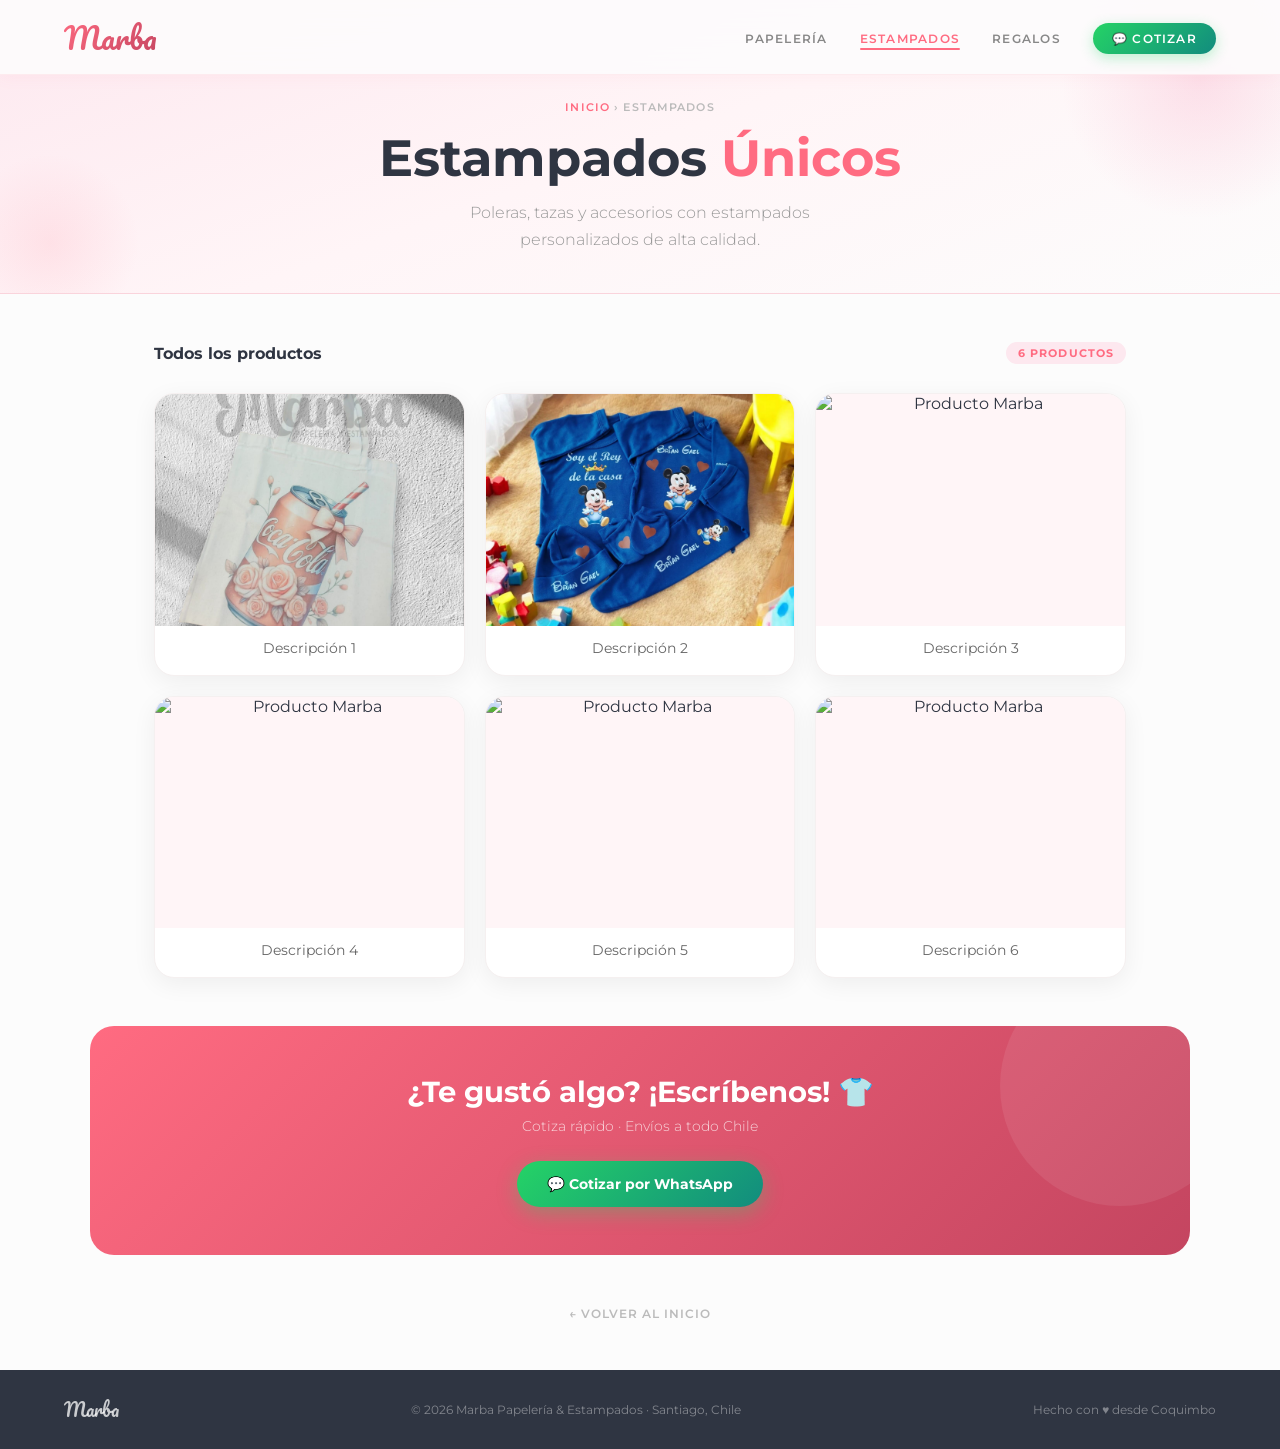
==== commit 0c10312b: "probando cambios" ====
--- a/estampados.html
+++ b/estampados.html
@@ -4,7 +4,7 @@
     <link rel="icon" type="image/png" href="favicon.png">
     <meta charset="UTF-8">
     <meta name="viewport" content="width=device-width, initial-scale=1.0">
-    <title>Regalos | Marba</title>
+    <title>Estampados | Marba</title>
     <link href="https://fonts.googleapis.com/css2?family=Montserrat:wght@300;400;500;600;700&family=Pacifico&display=swap" rel="stylesheet">
     <style>
         *, *::before, *::after { margin: 0; padding: 0; box-sizing: border-box; }
@@ -235,16 +235,16 @@
         <a href="index.html" class="logo">Marba</a>
         <ul class="nav-links">
             <li><a href="papeleria.html">Papelería</a></li>
-            <li><a href="estampados.html">Estampados</a></li>
-            <li><a href="regalos.html" class="active">Regalos</a></li>
+            <li><a href="estampados.html" class="active">Estampados</a></li>
+            <li><a href="regalos.html">Regalos</a></li>
             <li><a href="https://wa.me/56946208955" class="nav-wa" target="_blank">💬 Cotizar</a></li>
         </ul>
     </nav>
 
     <div class="page-hero">
-        <div class="breadcrumb"><a href="index.html">Inicio</a> › Regalos</div>
-        <h1>Regalos <span>&amp; Detalles</span></h1>
-        <p>Cajas y detalles personalizados para cumpleaños, matrimonios, baby showers y más.</p>
+        <div class="breadcrumb"><a href="index.html">Inicio</a> › Estampados</div>
+        <h1>Estampados <span>Únicos</span></h1>
+        <p>Poleras, tazas y accesorios con estampados personalizados de alta calidad.</p>
     </div>
 
     <div class="galeria-wrap">
@@ -256,32 +256,32 @@
         <div class="galeria-grid">
 
             <div class="foto-item">
-                <div class="foto-item-img"><img src="tu-foto-9.jpg" alt="Producto Marba"></div>
+                <div class="foto-item-img"><img src="estampados-1.jpg" alt="Producto Marba"></div>
                 <p>Descripción 1</p>
             </div>
 
             <div class="foto-item">
-                <div class="foto-item-img"><img src="tu-foto-10.jpg" alt="Producto Marba"></div>
+                <div class="foto-item-img"><img src="estampados-2.jpg" alt="Producto Marba"></div>
                 <p>Descripción 2</p>
             </div>
 
             <div class="foto-item">
-                <div class="foto-item-img"><img src="tu-foto-7.jpg" alt="Producto Marba"></div>
+                <div class="foto-item-img"><img src="estampados-3.jpg" alt="Producto Marba"></div>
                 <p>Descripción 3</p>
             </div>
 
             <div class="foto-item">
-                <div class="foto-item-img"><img src="tu-foto-8.jpg" alt="Producto Marba"></div>
+                <div class="foto-item-img"><img src="estampados-4.jpg" alt="Producto Marba"></div>
                 <p>Descripción 4</p>
             </div>
 
             <div class="foto-item">
-                <div class="foto-item-img"><img src="tu-foto-9.jpg" alt="Producto Marba"></div>
+                <div class="foto-item-img"><img src="estampados-5.jpg" alt="Producto Marba"></div>
                 <p>Descripción 5</p>
             </div>
 
             <div class="foto-item">
-                <div class="foto-item-img"><img src="tu-foto-10.jpg" alt="Producto Marba"></div>
+                <div class="foto-item-img"><img src="estampados-6.jpg" alt="Producto Marba"></div>
                 <p>Descripción 6</p>
             </div>
 
@@ -291,7 +291,7 @@
     </div>
 
     <div class="cta-banner">
-        <h2>¿Te gustó algo? ¡Escríbenos! 🎁</h2>
+        <h2>¿Te gustó algo? ¡Escríbenos! 👕</h2>
         <p>Cotiza rápido · Envíos a todo Chile</p>
         <a href="https://wa.me/56946208955" class="btn-cta" target="_blank">💬 Cotizar por WhatsApp</a>
     </div>
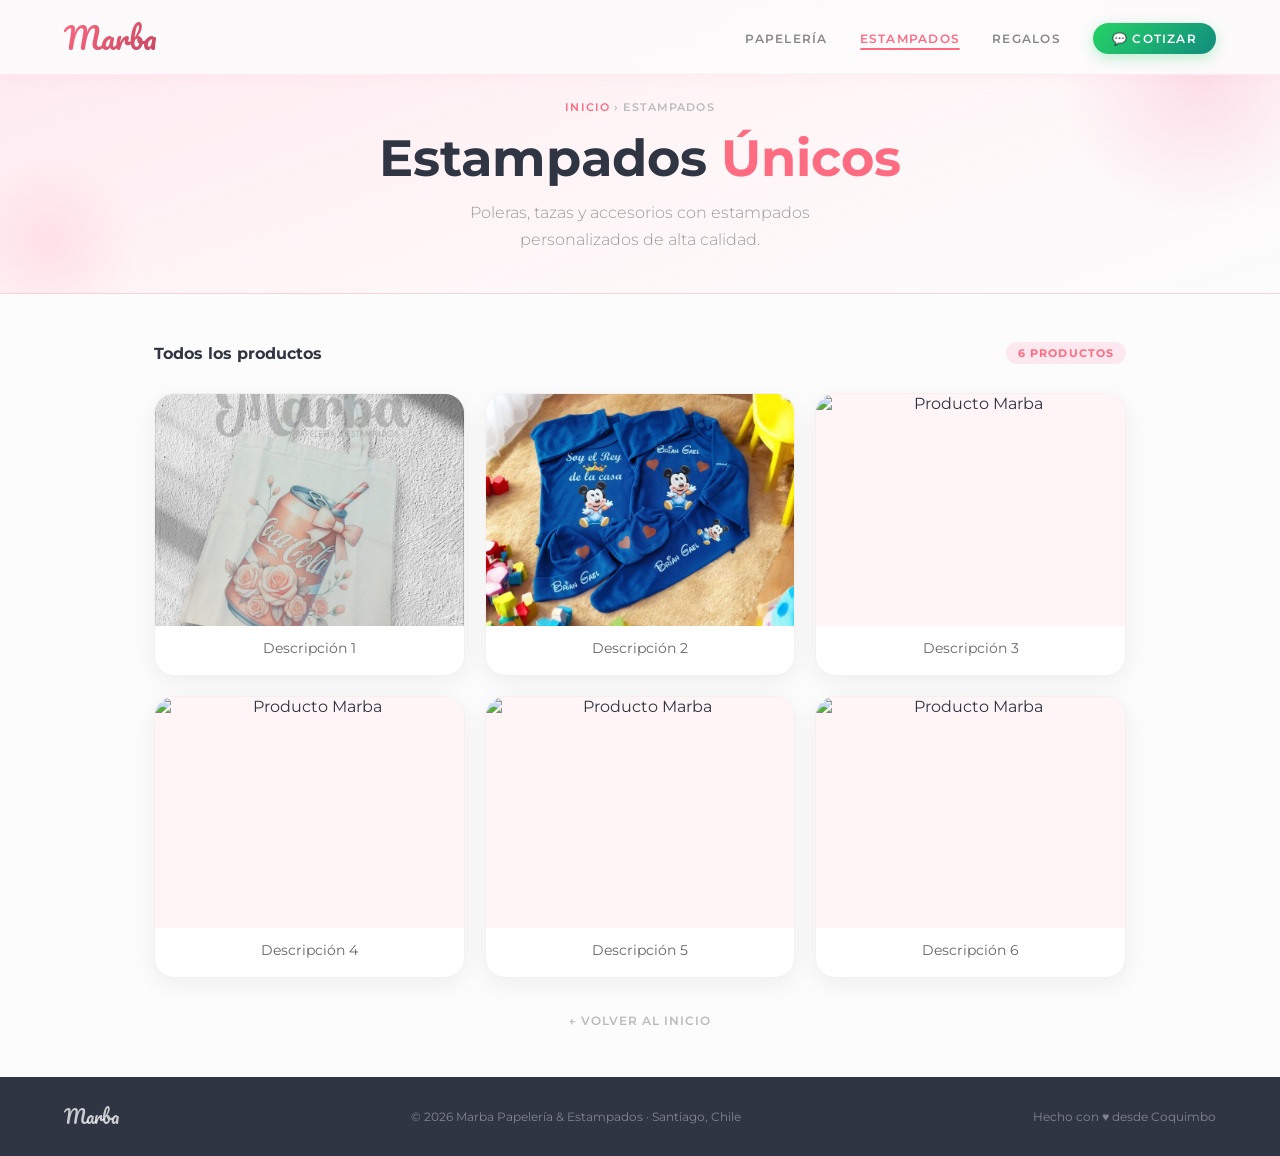
==== commit b8c1a524: "ultimos cambios" ====
--- a/estampados.html
+++ b/estampados.html
@@ -290,12 +290,6 @@
         </div>
     </div>
 
-    <div class="cta-banner">
-        <h2>¿Te gustó algo? ¡Escríbenos! 👕</h2>
-        <p>Cotiza rápido · Envíos a todo Chile</p>
-        <a href="https://wa.me/56946208955" class="btn-cta" target="_blank">💬 Cotizar por WhatsApp</a>
-    </div>
-
     <div class="volver-wrap">
         <a href="index.html" class="btn-volver">← Volver al Inicio</a>
     </div>
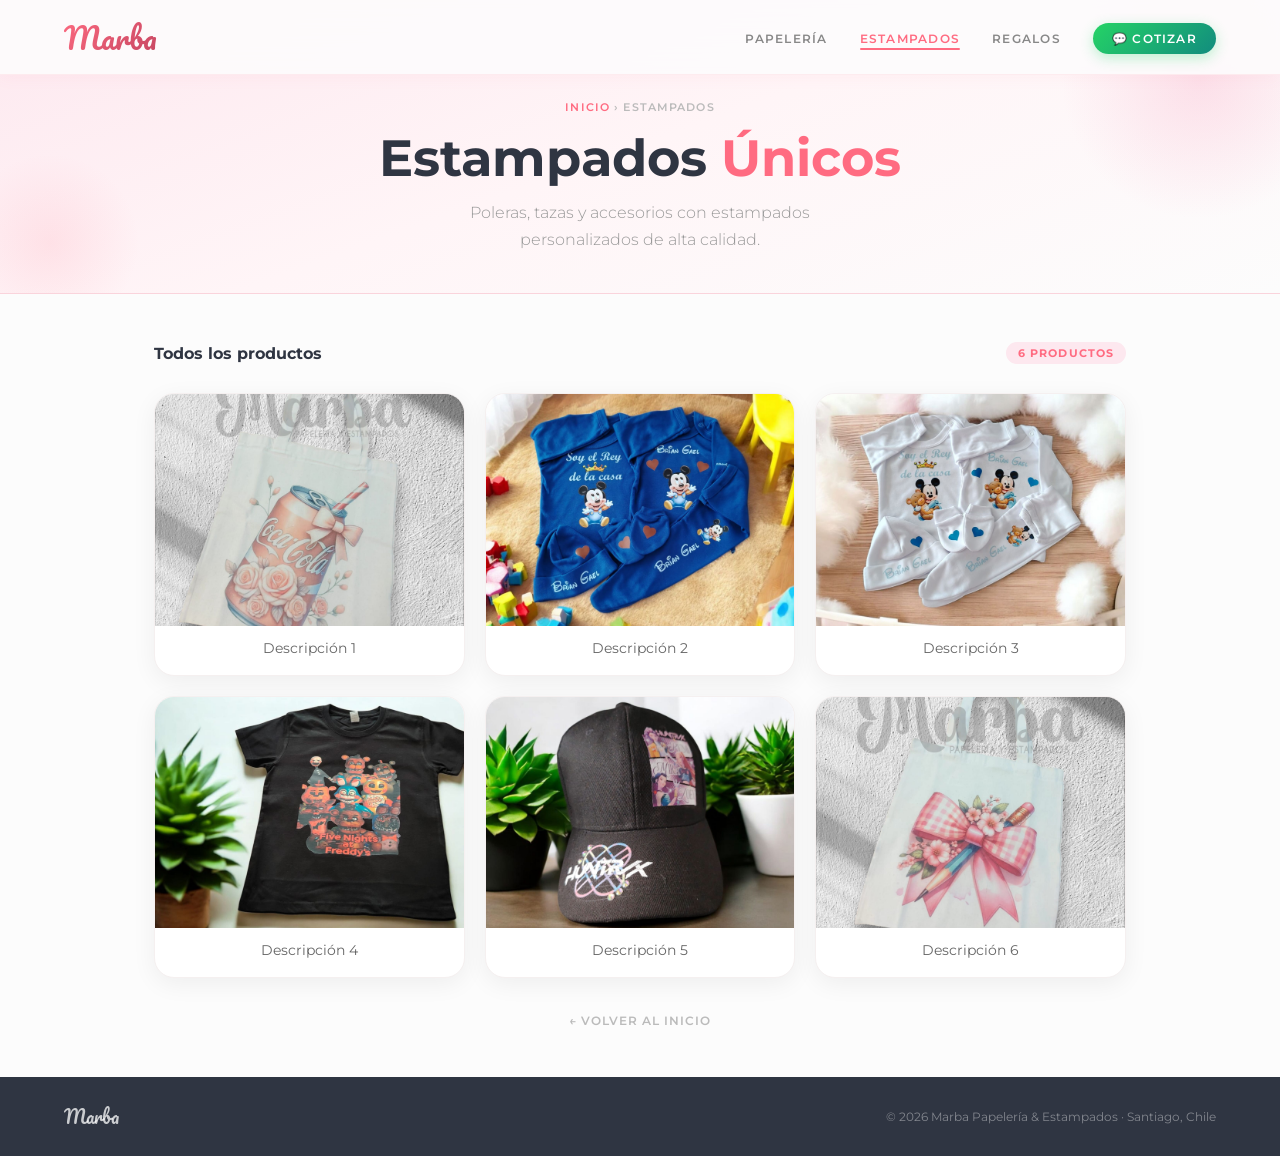
==== commit d8be9abd: "casi listo" ====
--- a/estampados.html
+++ b/estampados.html
@@ -297,7 +297,6 @@
     <footer>
         <span class="footer-logo">Marba</span>
         <span>© 2026 Marba Papelería & Estampados · Santiago, Chile</span>
-        <span>Hecho con ♥ desde Coquimbo</span>
     </footer>
 
 </body>
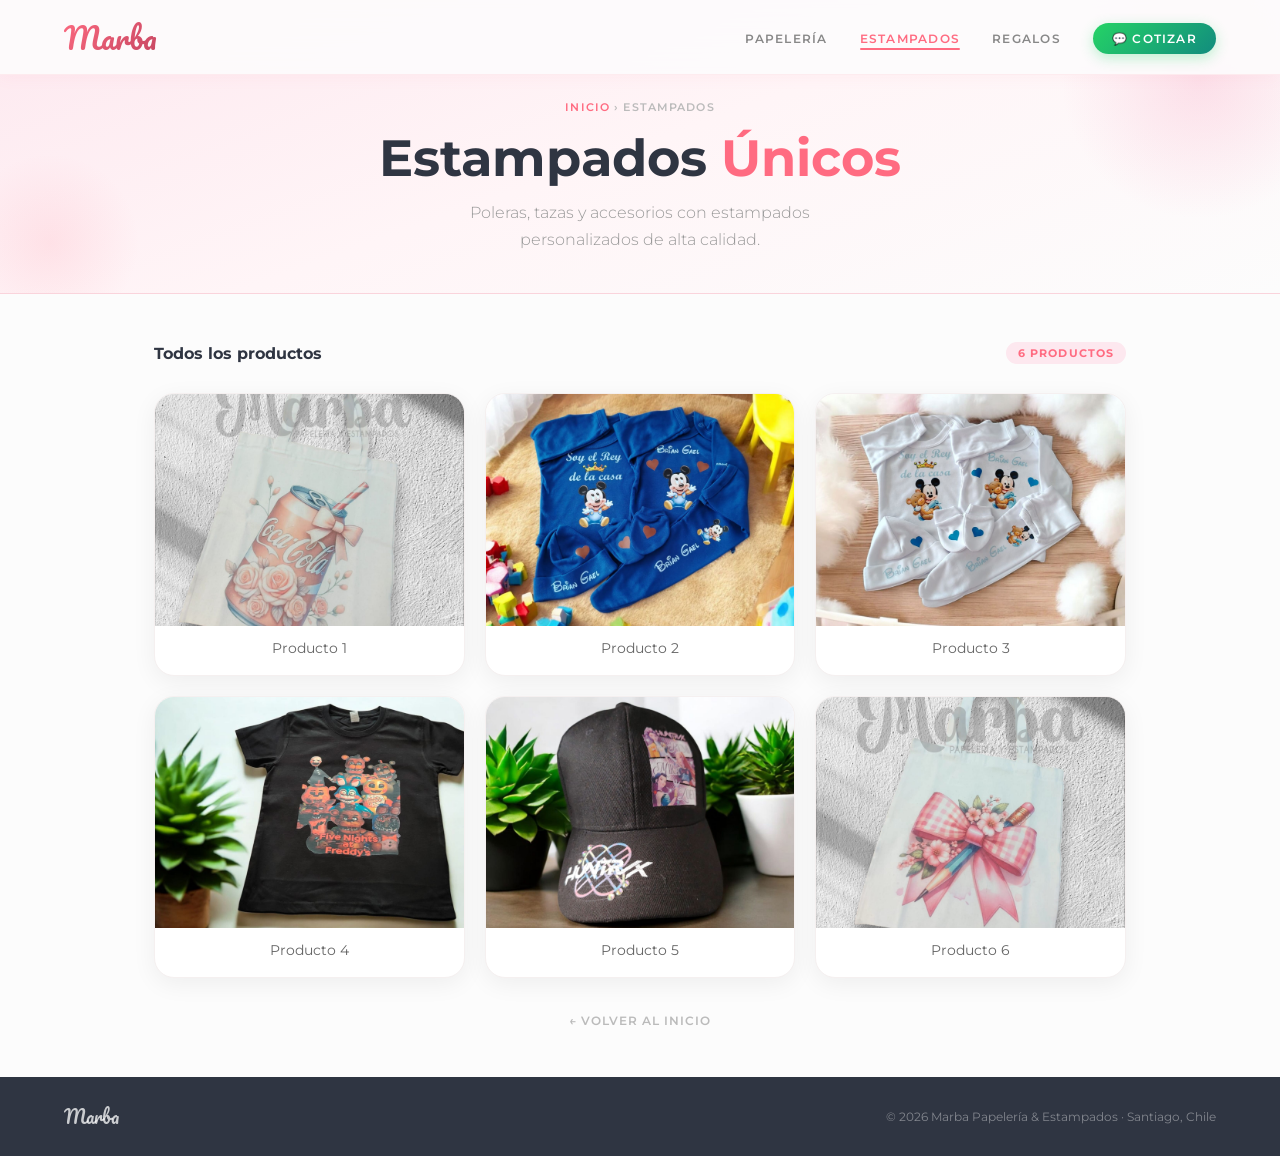
==== commit 89fdc840: "Pagina ya lista para su uso solo afinar par de detalles" ====
--- a/estampados.html
+++ b/estampados.html
@@ -257,32 +257,32 @@
 
             <div class="foto-item">
                 <div class="foto-item-img"><img src="estampados-1.jpg" alt="Producto Marba"></div>
-                <p>Descripción 1</p>
+                <p>Producto 1</p>
             </div>
 
             <div class="foto-item">
                 <div class="foto-item-img"><img src="estampados-2.jpg" alt="Producto Marba"></div>
-                <p>Descripción 2</p>
+                <p>Producto 2</p>
             </div>
 
             <div class="foto-item">
                 <div class="foto-item-img"><img src="estampados-3.jpg" alt="Producto Marba"></div>
-                <p>Descripción 3</p>
+                <p>Producto 3</p>
             </div>
 
             <div class="foto-item">
                 <div class="foto-item-img"><img src="estampados-4.jpg" alt="Producto Marba"></div>
-                <p>Descripción 4</p>
+                <p>Producto 4</p>
             </div>
 
             <div class="foto-item">
                 <div class="foto-item-img"><img src="estampados-5.jpg" alt="Producto Marba"></div>
-                <p>Descripción 5</p>
+                <p>Producto 5</p>
             </div>
 
             <div class="foto-item">
                 <div class="foto-item-img"><img src="estampados-6.jpg" alt="Producto Marba"></div>
-                <p>Descripción 6</p>
+                <p>Producto 6</p>
             </div>
 
             <!-- PARA AGREGAR MAS: copia el bloque de arriba y cambia el src y la descripcion -->
